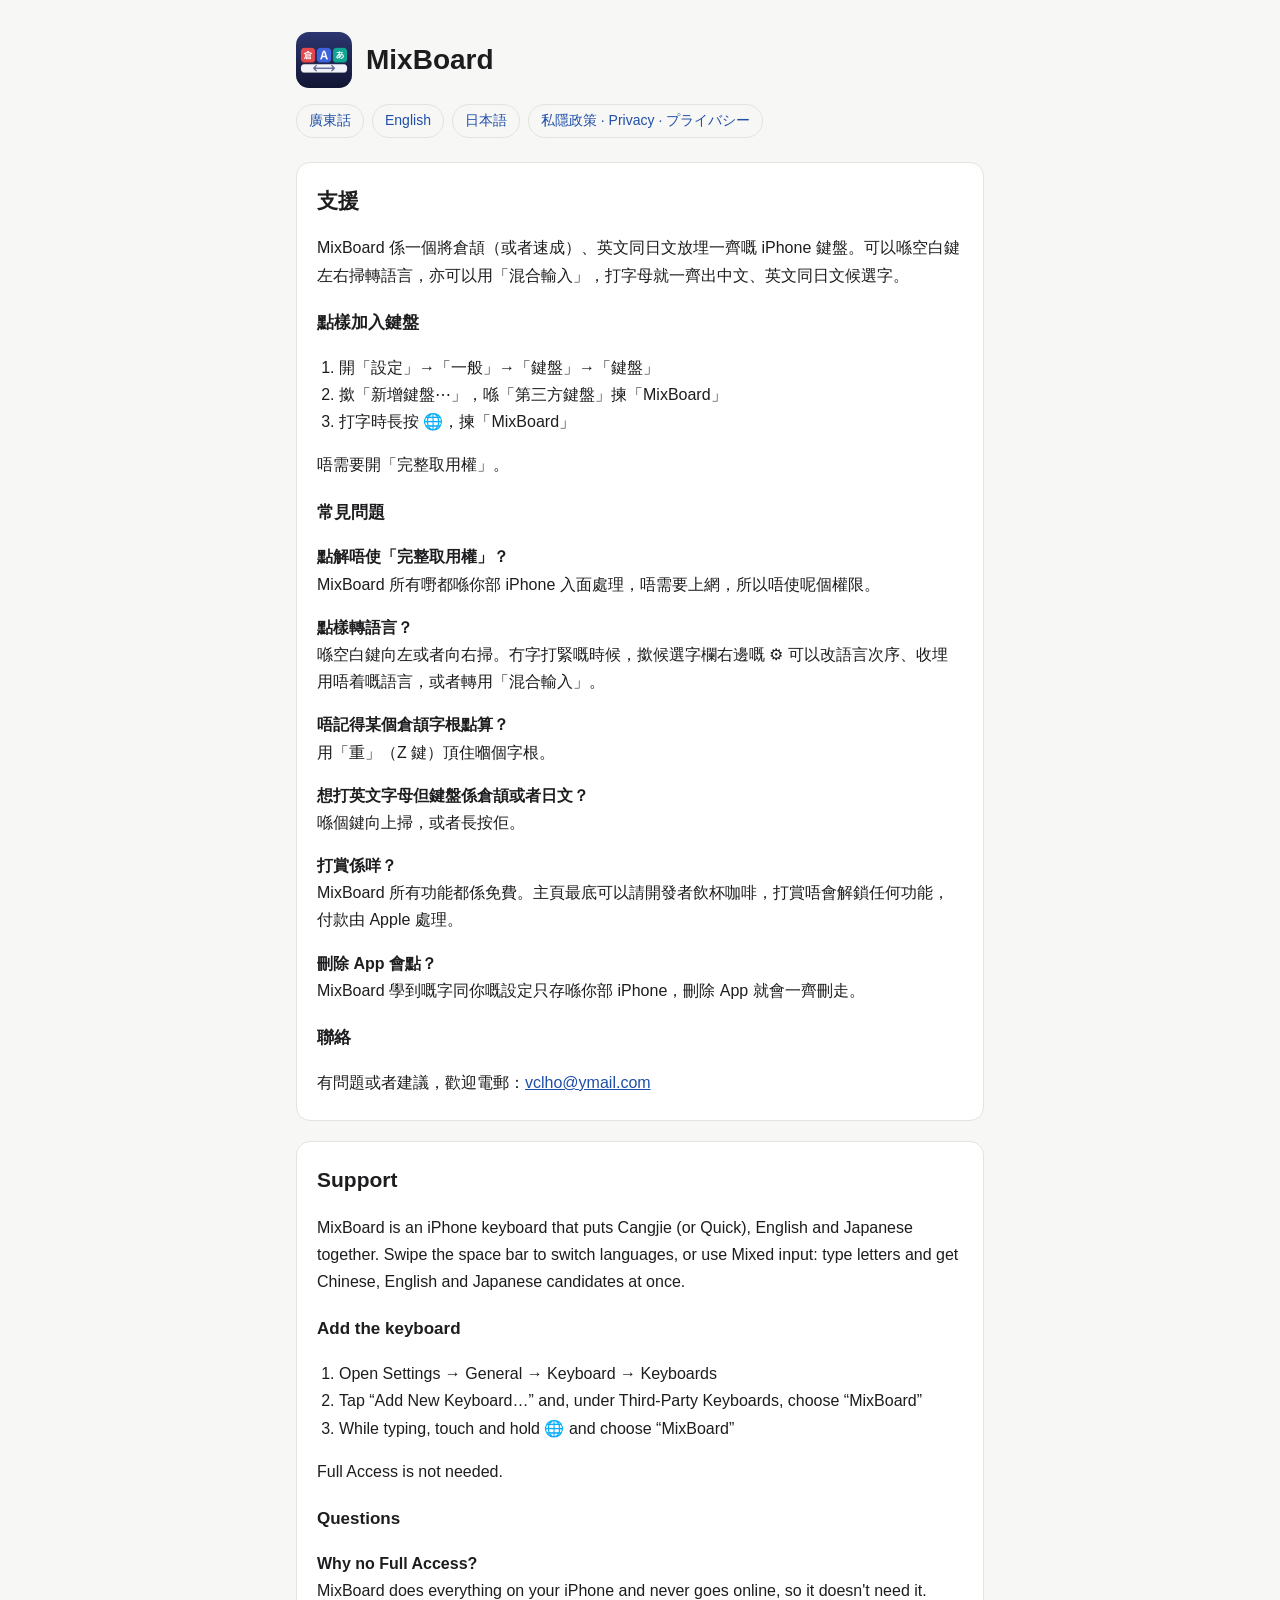
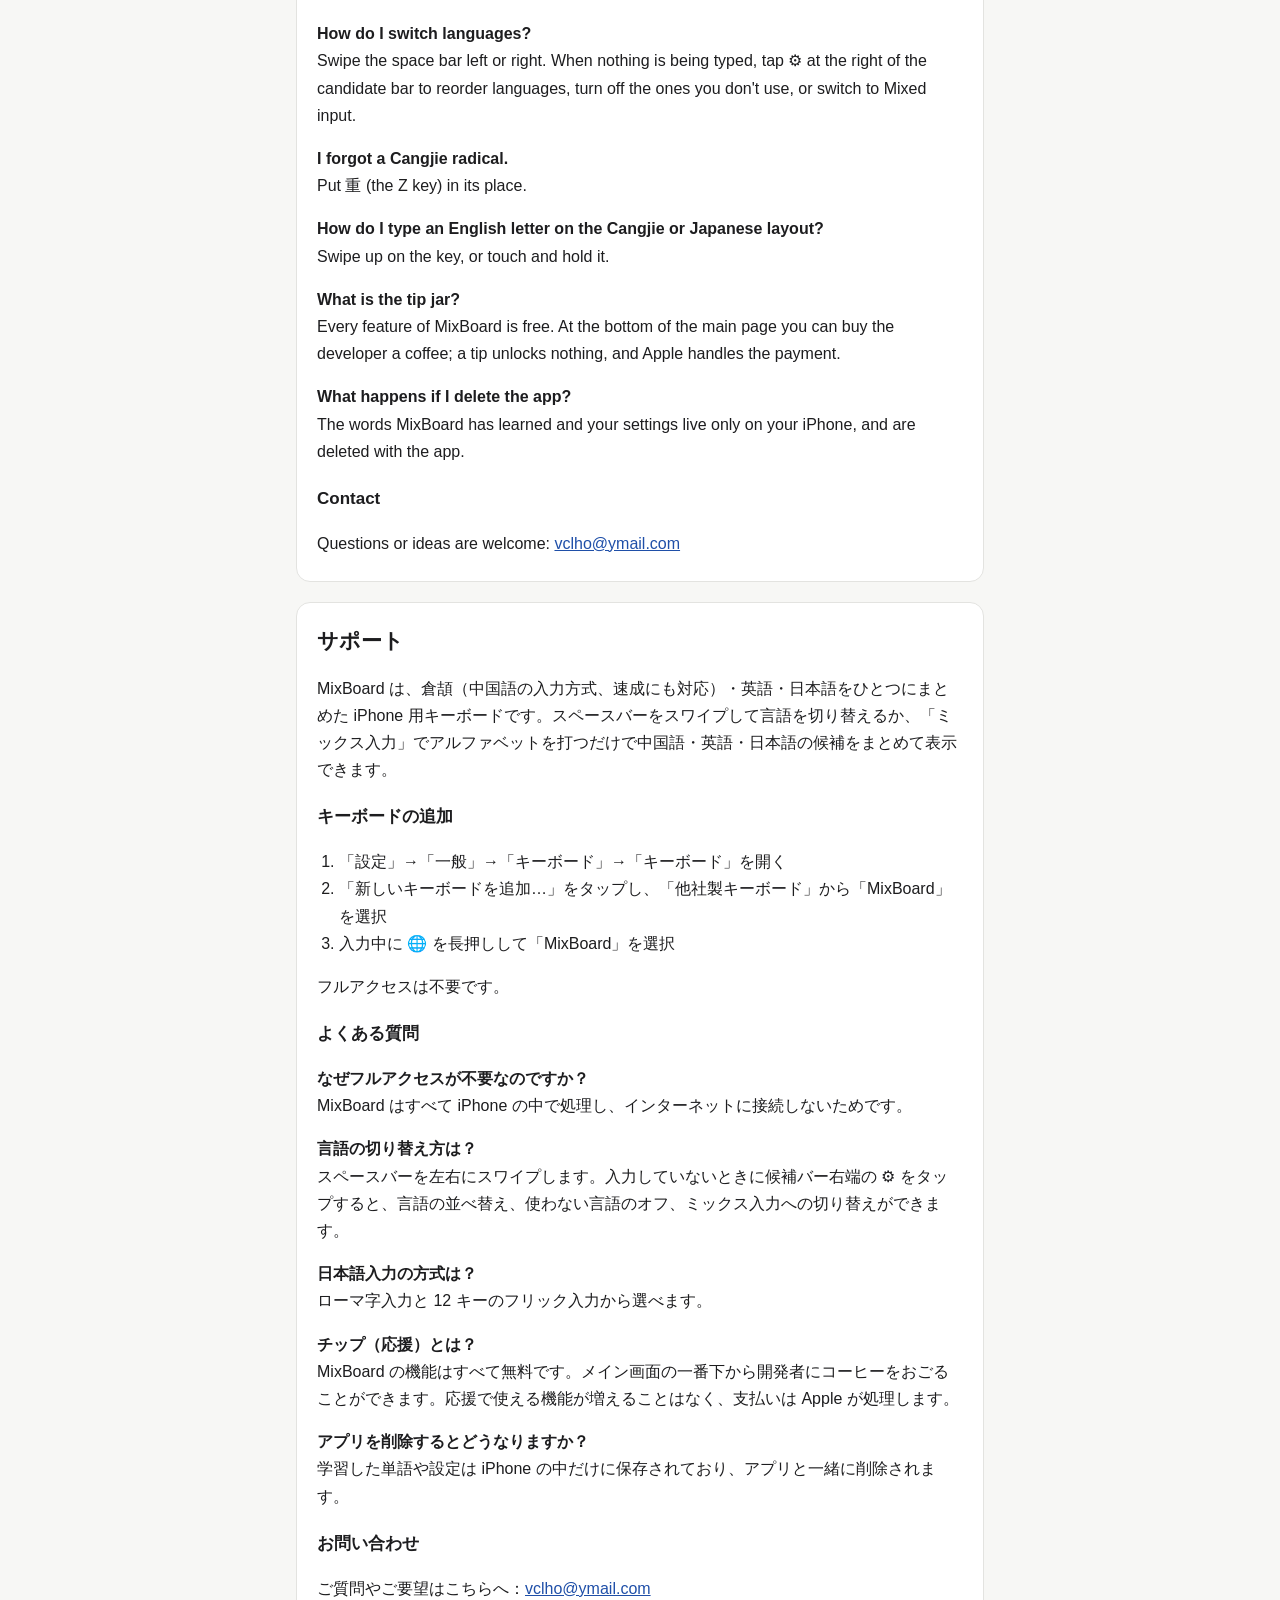
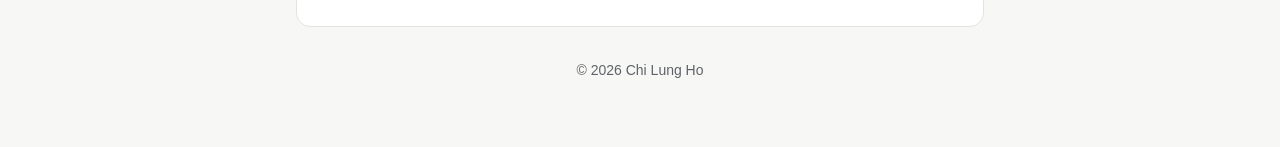
==== index.html @ 827600d1 "MixBoard support and privacy pages Co-Authored-By: Claude Opus 5.5 <noreply@anthropic.com>" ====
<!doctype html>
<html lang="zh-HK">
<head>
<meta charset="utf-8">
<meta name="viewport" content="width=device-width, initial-scale=1">
<title>MixBoard 支援 · Support · サポート</title>
<meta name="description" content="MixBoard: a Cangjie, English and Japanese keyboard for iPhone. Help and contact.">
<link rel="icon" href="icon.png">
<link rel="apple-touch-icon" href="icon.png">
<link rel="stylesheet" href="style.css">
</head>
<body>
<main>
  <header>
    <img src="icon.png" alt="">
    <h1>MixBoard</h1>
  </header>
  <nav class="langs">
    <a href="#zh">廣東話</a><a href="#en">English</a><a href="#ja">日本語</a><a href="privacy.html">私隱政策 · Privacy · プライバシー</a>
  </nav>

  <section id="zh" lang="zh-HK">
    <h2>支援</h2>
    <p>MixBoard 係一個將倉頡（或者速成）、英文同日文放埋一齊嘅 iPhone 鍵盤。可以喺空白鍵左右掃轉語言，亦可以用「混合輸入」，打字母就一齊出中文、英文同日文候選字。</p>

    <h3>點樣加入鍵盤</h3>
    <ol>
      <li>開「設定」→「一般」→「鍵盤」→「鍵盤」</li>
      <li>撳「新增鍵盤⋯」，喺「第三方鍵盤」揀「MixBoard」</li>
      <li>打字時長按 🌐，揀「MixBoard」</li>
    </ol>
    <p>唔需要開「完整取用權」。</p>

    <h3>常見問題</h3>
    <p><strong>點解唔使「完整取用權」？</strong><br>MixBoard 所有嘢都喺你部 iPhone 入面處理，唔需要上網，所以唔使呢個權限。</p>
    <p><strong>點樣轉語言？</strong><br>喺空白鍵向左或者向右掃。冇字打緊嘅時候，撳候選字欄右邊嘅 ⚙︎ 可以改語言次序、收埋用唔着嘅語言，或者轉用「混合輸入」。</p>
    <p><strong>唔記得某個倉頡字根點算？</strong><br>用「重」（Z 鍵）頂住嗰個字根。</p>
    <p><strong>想打英文字母但鍵盤係倉頡或者日文？</strong><br>喺個鍵向上掃，或者長按佢。</p>
    <p><strong>打賞係咩？</strong><br>MixBoard 所有功能都係免費。主頁最底可以請開發者飲杯咖啡，打賞唔會解鎖任何功能，付款由 Apple 處理。</p>
    <p><strong>刪除 App 會點？</strong><br>MixBoard 學到嘅字同你嘅設定只存喺你部 iPhone，刪除 App 就會一齊刪走。</p>

    <h3>聯絡</h3>
    <p>有問題或者建議，歡迎電郵：<a href="mailto:vclho@ymail.com">vclho@ymail.com</a></p>
  </section>

  <section id="en" lang="en">
    <h2>Support</h2>
    <p>MixBoard is an iPhone keyboard that puts Cangjie (or Quick), English and Japanese together. Swipe the space bar to switch languages, or use Mixed input: type letters and get Chinese, English and Japanese candidates at once.</p>

    <h3>Add the keyboard</h3>
    <ol>
      <li>Open Settings → General → Keyboard → Keyboards</li>
      <li>Tap “Add New Keyboard…” and, under Third-Party Keyboards, choose “MixBoard”</li>
      <li>While typing, touch and hold 🌐 and choose “MixBoard”</li>
    </ol>
    <p>Full Access is not needed.</p>

    <h3>Questions</h3>
    <p><strong>Why no Full Access?</strong><br>MixBoard does everything on your iPhone and never goes online, so it doesn't need it.</p>
    <p><strong>How do I switch languages?</strong><br>Swipe the space bar left or right. When nothing is being typed, tap ⚙︎ at the right of the candidate bar to reorder languages, turn off the ones you don't use, or switch to Mixed input.</p>
    <p><strong>I forgot a Cangjie radical.</strong><br>Put 重 (the Z key) in its place.</p>
    <p><strong>How do I type an English letter on the Cangjie or Japanese layout?</strong><br>Swipe up on the key, or touch and hold it.</p>
    <p><strong>What is the tip jar?</strong><br>Every feature of MixBoard is free. At the bottom of the main page you can buy the developer a coffee; a tip unlocks nothing, and Apple handles the payment.</p>
    <p><strong>What happens if I delete the app?</strong><br>The words MixBoard has learned and your settings live only on your iPhone, and are deleted with the app.</p>

    <h3>Contact</h3>
    <p>Questions or ideas are welcome: <a href="mailto:vclho@ymail.com">vclho@ymail.com</a></p>
  </section>

  <section id="ja" lang="ja">
    <h2>サポート</h2>
    <p>MixBoard は、倉頡（中国語の入力方式、速成にも対応）・英語・日本語をひとつにまとめた iPhone 用キーボードです。スペースバーをスワイプして言語を切り替えるか、「ミックス入力」でアルファベットを打つだけで中国語・英語・日本語の候補をまとめて表示できます。</p>

    <h3>キーボードの追加</h3>
    <ol>
      <li>「設定」→「一般」→「キーボード」→「キーボード」を開く</li>
      <li>「新しいキーボードを追加…」をタップし、「他社製キーボード」から「MixBoard」を選択</li>
      <li>入力中に 🌐 を長押しして「MixBoard」を選択</li>
    </ol>
    <p>フルアクセスは不要です。</p>

    <h3>よくある質問</h3>
    <p><strong>なぜフルアクセスが不要なのですか？</strong><br>MixBoard はすべて iPhone の中で処理し、インターネットに接続しないためです。</p>
    <p><strong>言語の切り替え方は？</strong><br>スペースバーを左右にスワイプします。入力していないときに候補バー右端の ⚙︎ をタップすると、言語の並べ替え、使わない言語のオフ、ミックス入力への切り替えができます。</p>
    <p><strong>日本語入力の方式は？</strong><br>ローマ字入力と 12 キーのフリック入力から選べます。</p>
    <p><strong>チップ（応援）とは？</strong><br>MixBoard の機能はすべて無料です。メイン画面の一番下から開発者にコーヒーをおごることができます。応援で使える機能が増えることはなく、支払いは Apple が処理します。</p>
    <p><strong>アプリを削除するとどうなりますか？</strong><br>学習した単語や設定は iPhone の中だけに保存されており、アプリと一緒に削除されます。</p>

    <h3>お問い合わせ</h3>
    <p>ご質問やご要望はこちらへ：<a href="mailto:vclho@ymail.com">vclho@ymail.com</a></p>
  </section>

  <footer>© 2026 Chi Lung Ho</footer>
</main>
</body>
</html>
---- style.css ----
:root {
  --bg: #f7f7f5;
  --card: #ffffff;
  --text: #1d1d1f;
  --muted: #5f6368;
  --accent: #1f4fa8;
  --line: #e3e3e0;
}
@media (prefers-color-scheme: dark) {
  :root {
    --bg: #111214;
    --card: #1b1c1f;
    --text: #ececec;
    --muted: #a0a4ab;
    --accent: #7fa6ff;
    --line: #2c2e33;
  }
}
* { box-sizing: border-box; }
body {
  margin: 0;
  background: var(--bg);
  color: var(--text);
  font: 16px/1.7 -apple-system, BlinkMacSystemFont, "PingFang HK", "Hiragino Sans", "Helvetica Neue", sans-serif;
}
main { max-width: 720px; margin: 0 auto; padding: 32px 16px 64px; }
header { display: flex; align-items: center; gap: 14px; margin-bottom: 8px; }
header img { width: 56px; height: 56px; border-radius: 13px; }
h1 { font-size: 28px; margin: 0; }
nav.langs { margin: 16px 0 24px; display: flex; gap: 8px; flex-wrap: wrap; }
nav.langs a {
  padding: 4px 12px; border: 1px solid var(--line); border-radius: 999px;
  color: var(--accent); text-decoration: none; font-size: 14px;
}
section {
  background: var(--card); border: 1px solid var(--line); border-radius: 14px;
  padding: 20px 20px 8px; margin-bottom: 20px;
}
h2 { font-size: 21px; margin: 0 0 8px; }
h3 { font-size: 17px; margin: 20px 0 4px; }
p, li { color: var(--text); }
.muted { color: var(--muted); font-size: 14px; }
a { color: var(--accent); }
ol, ul { padding-left: 22px; }
footer { color: var(--muted); font-size: 14px; text-align: center; margin-top: 32px; }
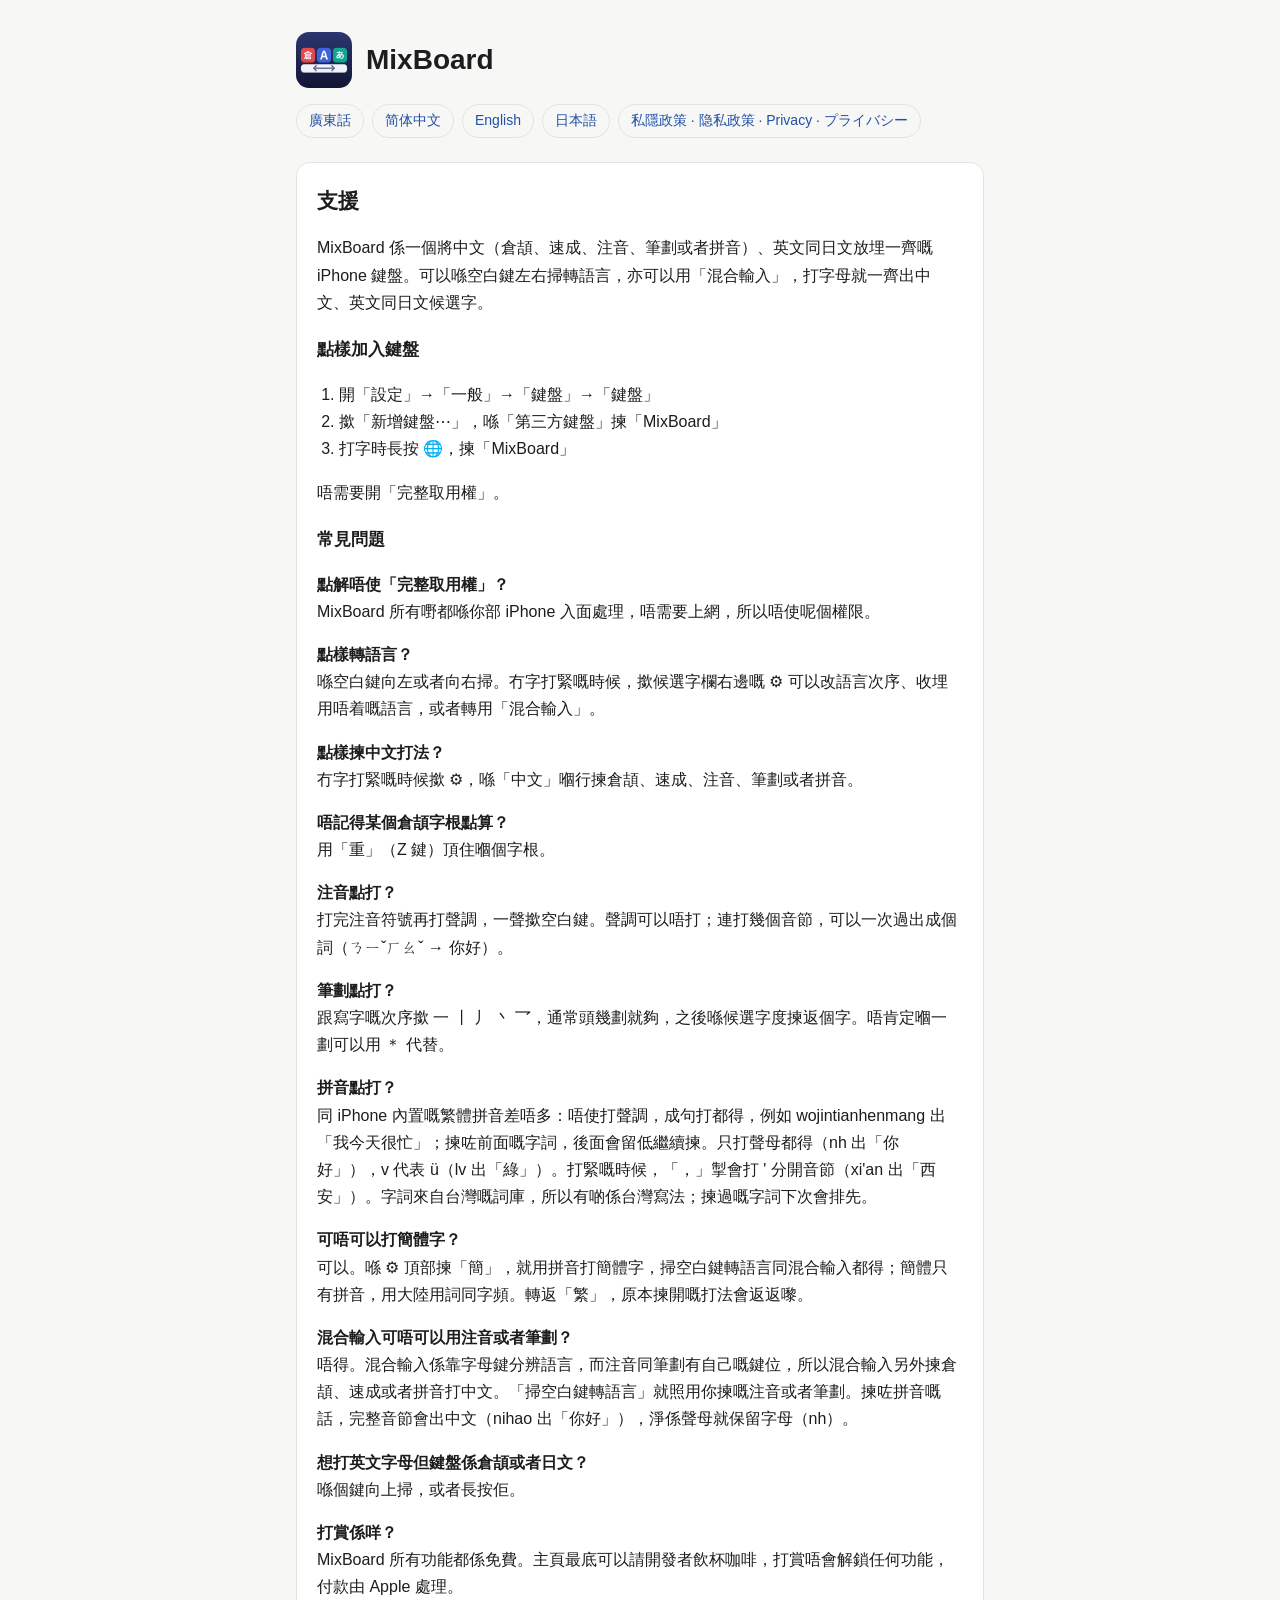
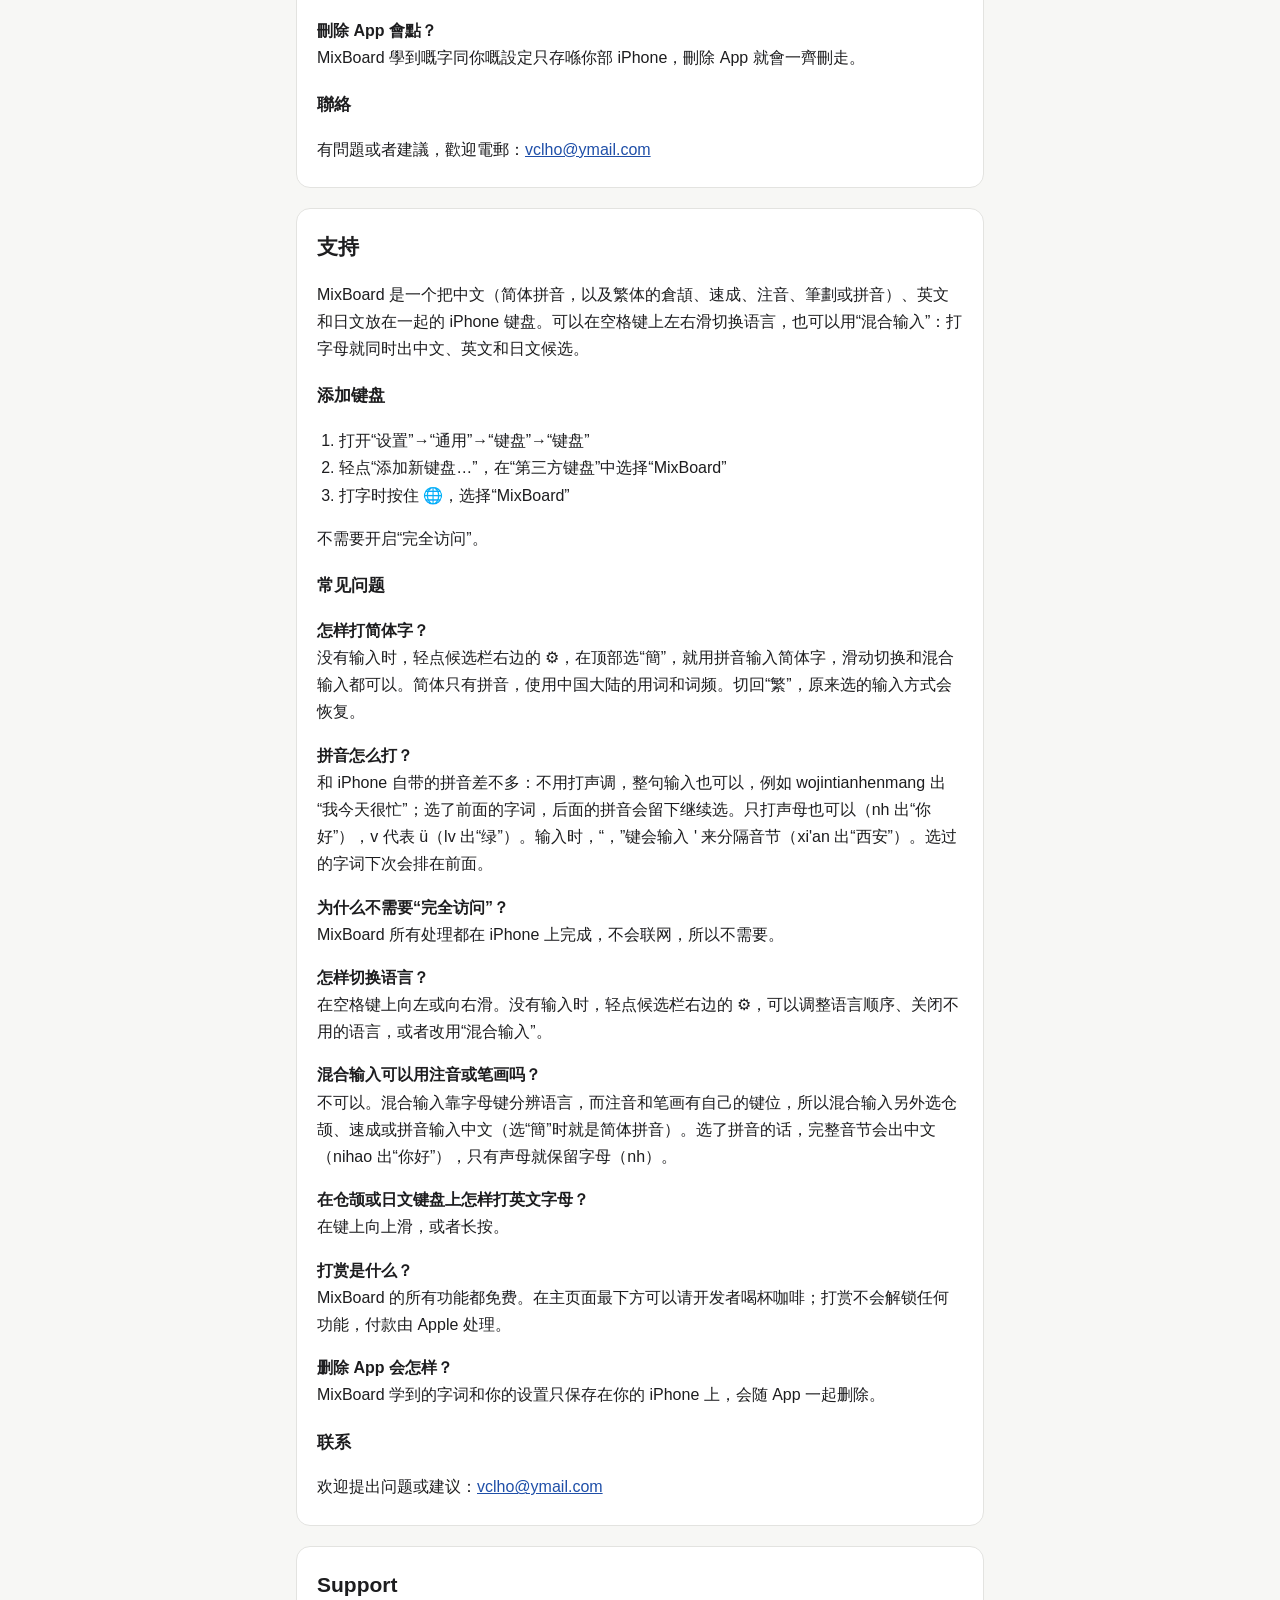
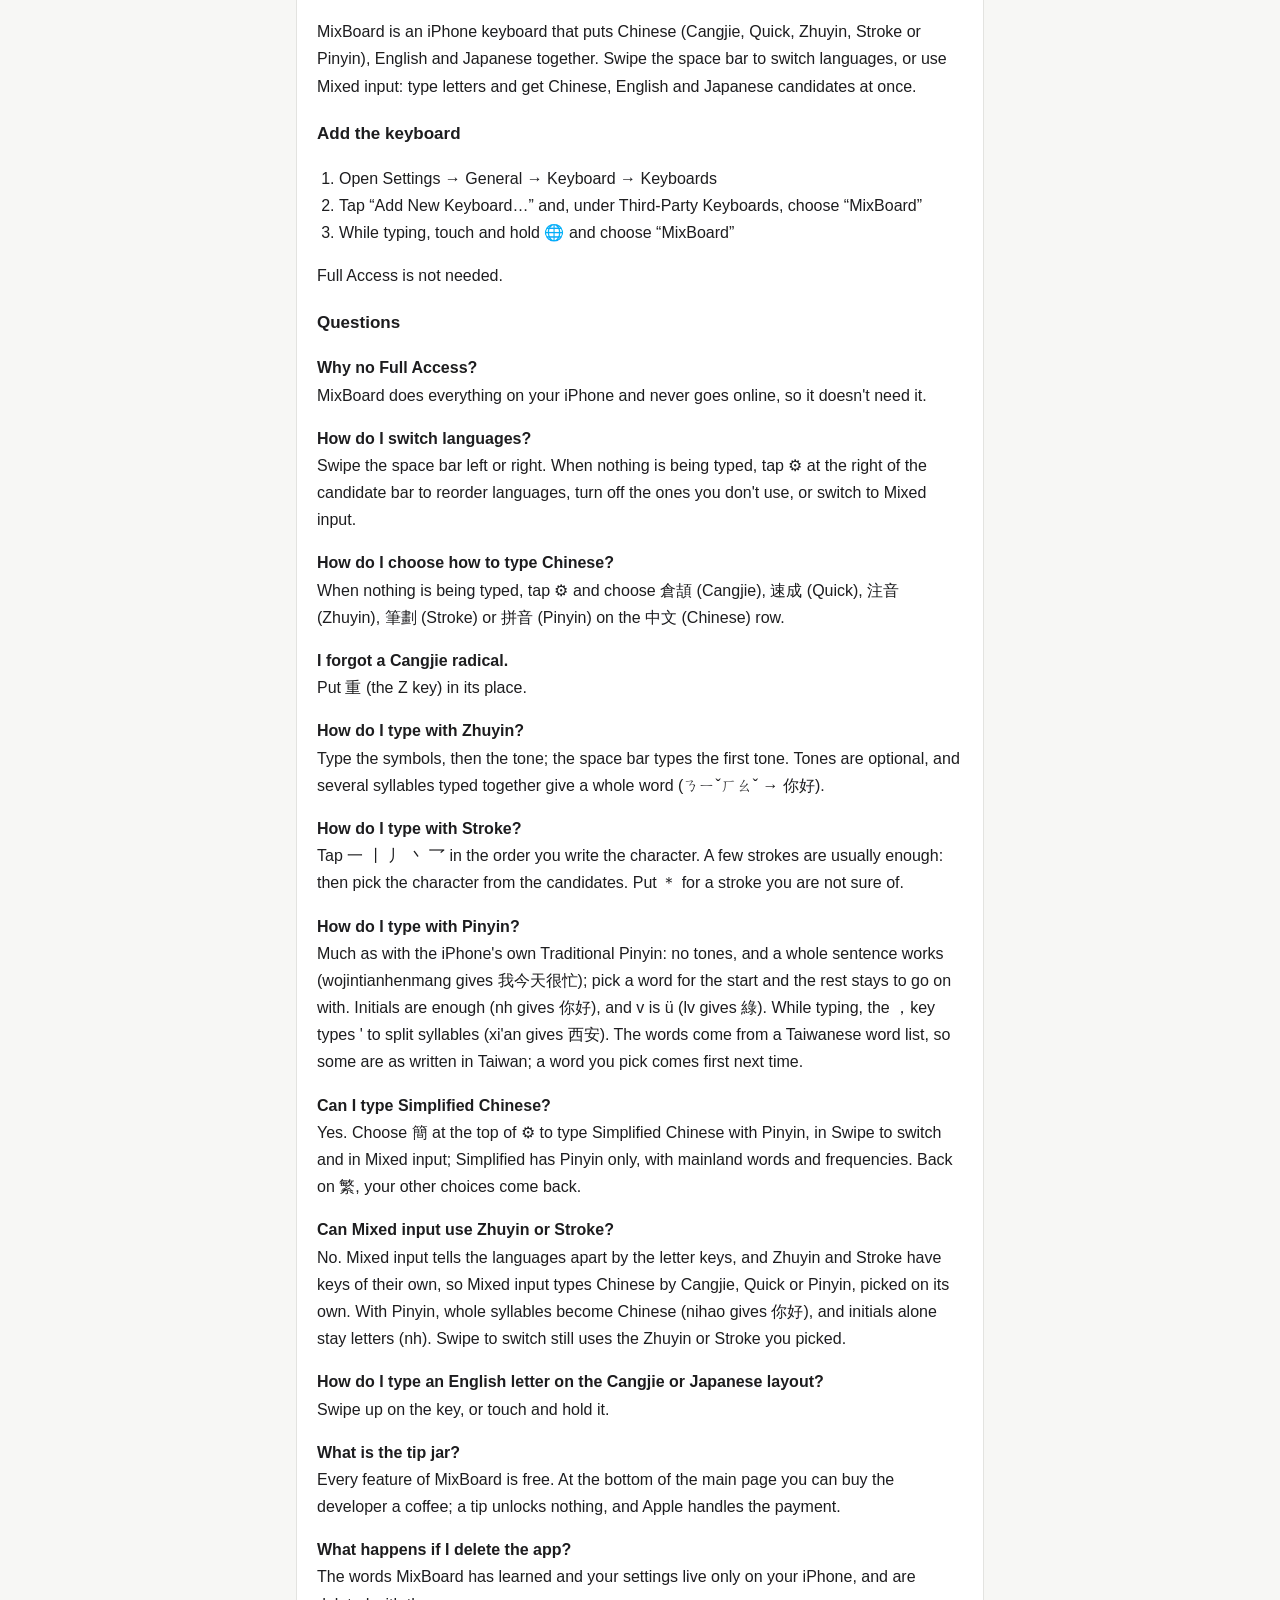
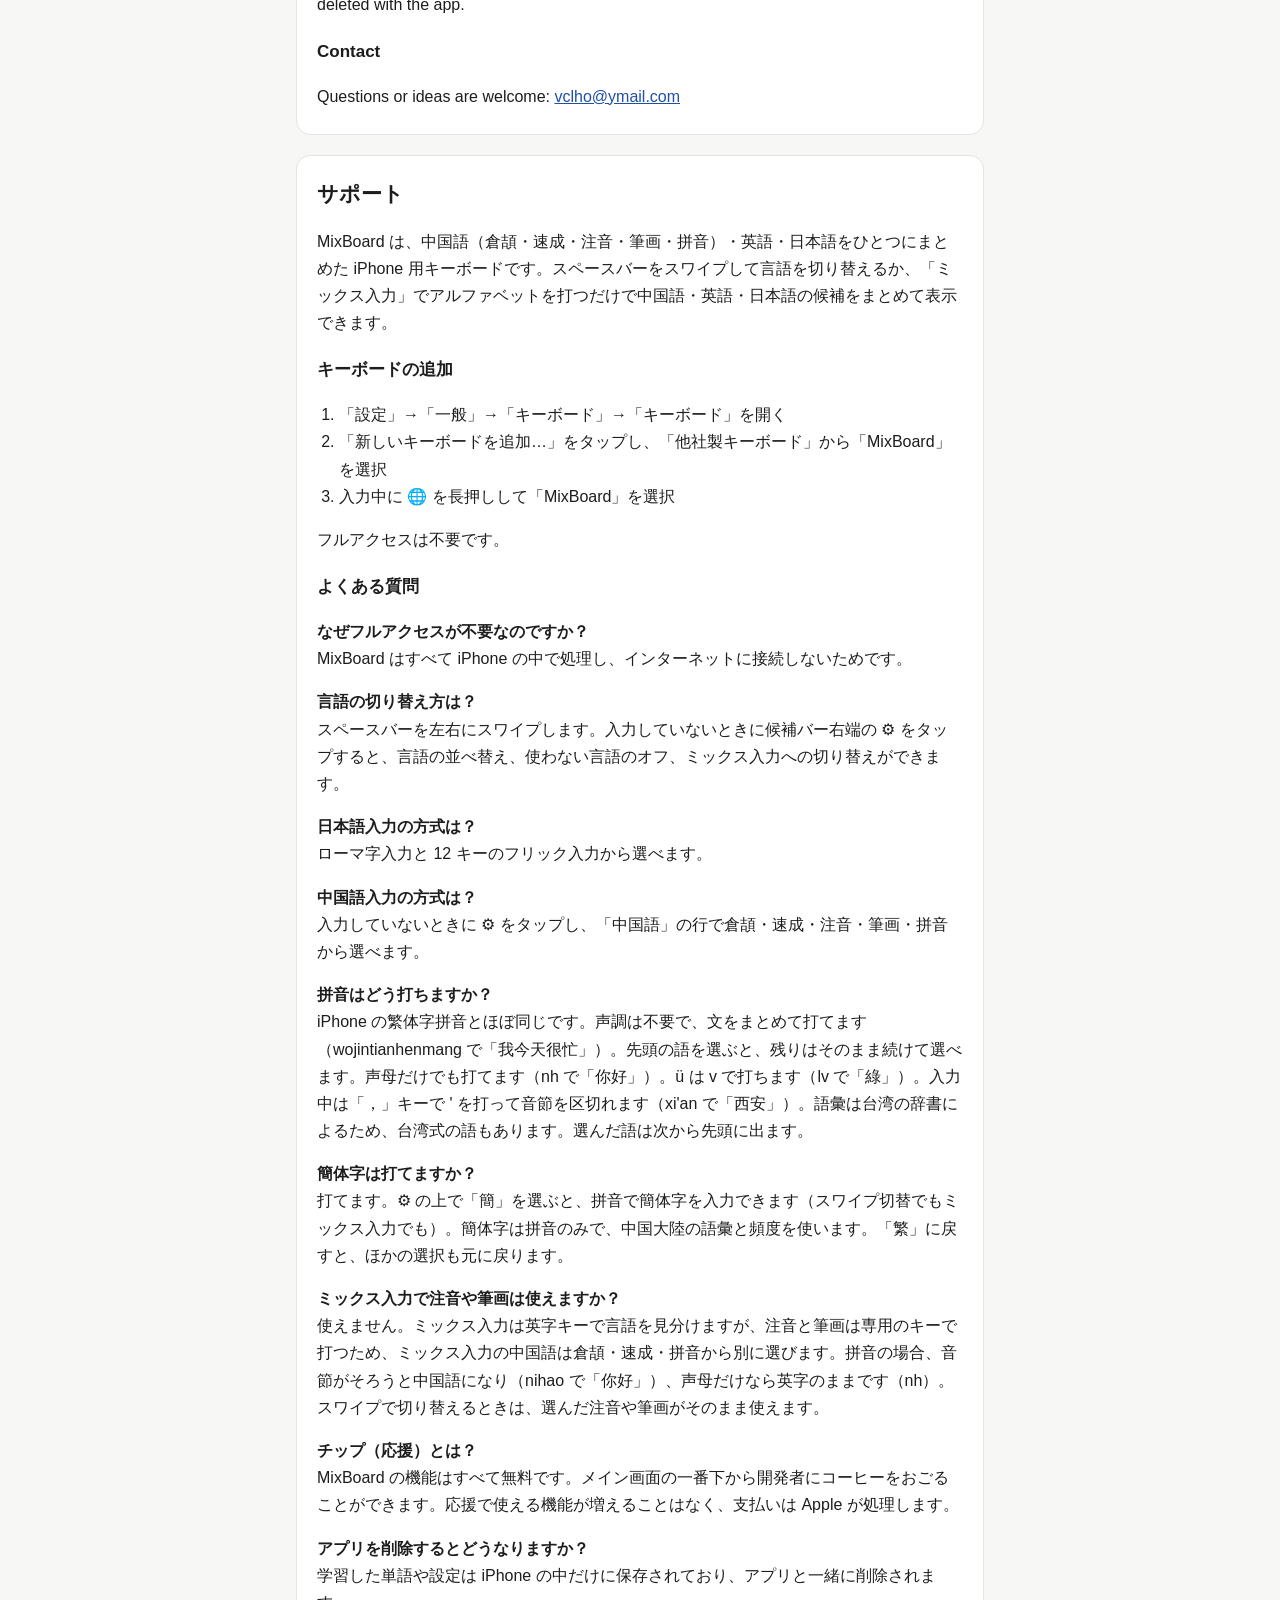
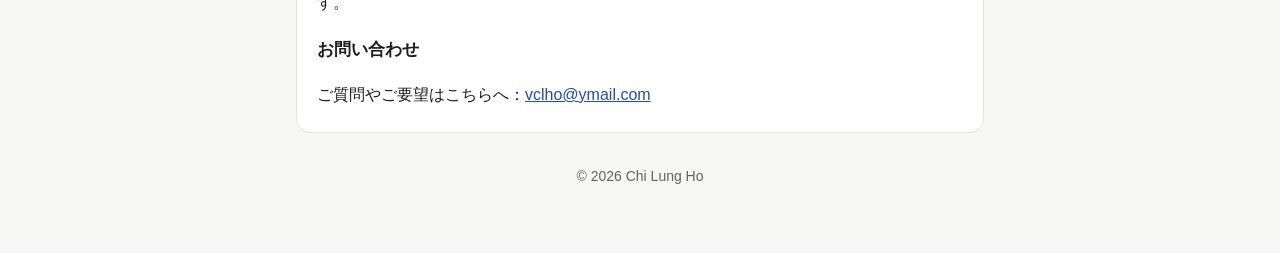
==== commit 573c0862: "注音, 筆劃, 拼音 and 简体中文: support and privacy pages for 1.2 Co-Authored-By: Claude Opus 5.5 <noreply@anth" ====
--- a/index.html
+++ b/index.html
@@ -4,7 +4,7 @@
 <meta charset="utf-8">
 <meta name="viewport" content="width=device-width, initial-scale=1">
 <title>MixBoard 支援 · Support · サポート</title>
-<meta name="description" content="MixBoard: a Cangjie, English and Japanese keyboard for iPhone. Help and contact.">
+<meta name="description" content="MixBoard: a Chinese (Cangjie, Quick, Zhuyin, Stroke or Pinyin, Traditional or Simplified), English and Japanese keyboard for iPhone. Help and contact.">
 <link rel="icon" href="icon.png">
 <link rel="apple-touch-icon" href="icon.png">
 <link rel="stylesheet" href="style.css">
@@ -16,12 +16,12 @@
     <h1>MixBoard</h1>
   </header>
   <nav class="langs">
-    <a href="#zh">廣東話</a><a href="#en">English</a><a href="#ja">日本語</a><a href="privacy.html">私隱政策 · Privacy · プライバシー</a>
+    <a href="#zh">廣東話</a><a href="#hans">简体中文</a><a href="#en">English</a><a href="#ja">日本語</a><a href="privacy.html">私隱政策 · 隐私政策 · Privacy · プライバシー</a>
   </nav>
 
   <section id="zh" lang="zh-HK">
     <h2>支援</h2>
-    <p>MixBoard 係一個將倉頡（或者速成）、英文同日文放埋一齊嘅 iPhone 鍵盤。可以喺空白鍵左右掃轉語言，亦可以用「混合輸入」，打字母就一齊出中文、英文同日文候選字。</p>
+    <p>MixBoard 係一個將中文（倉頡、速成、注音、筆劃或者拼音）、英文同日文放埋一齊嘅 iPhone 鍵盤。可以喺空白鍵左右掃轉語言，亦可以用「混合輸入」，打字母就一齊出中文、英文同日文候選字。</p>
 
     <h3>點樣加入鍵盤</h3>
     <ol>
@@ -34,7 +34,13 @@
     <h3>常見問題</h3>
     <p><strong>點解唔使「完整取用權」？</strong><br>MixBoard 所有嘢都喺你部 iPhone 入面處理，唔需要上網，所以唔使呢個權限。</p>
     <p><strong>點樣轉語言？</strong><br>喺空白鍵向左或者向右掃。冇字打緊嘅時候，撳候選字欄右邊嘅 ⚙︎ 可以改語言次序、收埋用唔着嘅語言，或者轉用「混合輸入」。</p>
+    <p><strong>點樣揀中文打法？</strong><br>冇字打緊嘅時候撳 ⚙︎，喺「中文」嗰行揀倉頡、速成、注音、筆劃或者拼音。</p>
     <p><strong>唔記得某個倉頡字根點算？</strong><br>用「重」（Z 鍵）頂住嗰個字根。</p>
+    <p><strong>注音點打？</strong><br>打完注音符號再打聲調，一聲撳空白鍵。聲調可以唔打；連打幾個音節，可以一次過出成個詞（ㄋㄧˇㄏㄠˇ → 你好）。</p>
+    <p><strong>筆劃點打？</strong><br>跟寫字嘅次序撳 一 丨 丿 丶 乛，通常頭幾劃就夠，之後喺候選字度揀返個字。唔肯定嗰一劃可以用 ＊ 代替。</p>
+    <p><strong>拼音點打？</strong><br>同 iPhone 內置嘅繁體拼音差唔多：唔使打聲調，成句打都得，例如 wojintianhenmang 出「我今天很忙」；揀咗前面嘅字詞，後面會留低繼續揀。只打聲母都得（nh 出「你好」），v 代表 ü（lv 出「綠」）。打緊嘅時候，「，」掣會打 ' 分開音節（xi'an 出「西安」）。字詞來自台灣嘅詞庫，所以有啲係台灣寫法；揀過嘅字詞下次會排先。</p>
+    <p><strong>可唔可以打簡體字？</strong><br>可以。喺 ⚙︎ 頂部揀「簡」，就用拼音打簡體字，掃空白鍵轉語言同混合輸入都得；簡體只有拼音，用大陸用詞同字頻。轉返「繁」，原本揀開嘅打法會返返嚟。</p>
+    <p><strong>混合輸入可唔可以用注音或者筆劃？</strong><br>唔得。混合輸入係靠字母鍵分辨語言，而注音同筆劃有自己嘅鍵位，所以混合輸入另外揀倉頡、速成或者拼音打中文。「掃空白鍵轉語言」就照用你揀嘅注音或者筆劃。揀咗拼音嘅話，完整音節會出中文（nihao 出「你好」），淨係聲母就保留字母（nh）。</p>
     <p><strong>想打英文字母但鍵盤係倉頡或者日文？</strong><br>喺個鍵向上掃，或者長按佢。</p>
     <p><strong>打賞係咩？</strong><br>MixBoard 所有功能都係免費。主頁最底可以請開發者飲杯咖啡，打賞唔會解鎖任何功能，付款由 Apple 處理。</p>
     <p><strong>刪除 App 會點？</strong><br>MixBoard 學到嘅字同你嘅設定只存喺你部 iPhone，刪除 App 就會一齊刪走。</p>
@@ -43,9 +49,35 @@
     <p>有問題或者建議，歡迎電郵：<a href="mailto:vclho@ymail.com">vclho@ymail.com</a></p>
   </section>
 
+  <section id="hans" lang="zh-Hans">
+    <h2>支持</h2>
+    <p>MixBoard 是一个把中文（简体拼音，以及繁体的倉頡、速成、注音、筆劃或拼音）、英文和日文放在一起的 iPhone 键盘。可以在空格键上左右滑切换语言，也可以用“混合输入”：打字母就同时出中文、英文和日文候选。</p>
+
+    <h3>添加键盘</h3>
+    <ol>
+      <li>打开“设置”→“通用”→“键盘”→“键盘”</li>
+      <li>轻点“添加新键盘…”，在“第三方键盘”中选择“MixBoard”</li>
+      <li>打字时按住 🌐，选择“MixBoard”</li>
+    </ol>
+    <p>不需要开启“完全访问”。</p>
+
+    <h3>常见问题</h3>
+    <p><strong>怎样打简体字？</strong><br>没有输入时，轻点候选栏右边的 ⚙︎，在顶部选“簡”，就用拼音输入简体字，滑动切换和混合输入都可以。简体只有拼音，使用中国大陆的用词和词频。切回“繁”，原来选的输入方式会恢复。</p>
+    <p><strong>拼音怎么打？</strong><br>和 iPhone 自带的拼音差不多：不用打声调，整句输入也可以，例如 wojintianhenmang 出“我今天很忙”；选了前面的字词，后面的拼音会留下继续选。只打声母也可以（nh 出“你好”），v 代表 ü（lv 出“绿”）。输入时，“，”键会输入 ' 来分隔音节（xi'an 出“西安”）。选过的字词下次会排在前面。</p>
+    <p><strong>为什么不需要“完全访问”？</strong><br>MixBoard 所有处理都在 iPhone 上完成，不会联网，所以不需要。</p>
+    <p><strong>怎样切换语言？</strong><br>在空格键上向左或向右滑。没有输入时，轻点候选栏右边的 ⚙︎，可以调整语言顺序、关闭不用的语言，或者改用“混合输入”。</p>
+    <p><strong>混合输入可以用注音或笔画吗？</strong><br>不可以。混合输入靠字母键分辨语言，而注音和笔画有自己的键位，所以混合输入另外选仓颉、速成或拼音输入中文（选“簡”时就是简体拼音）。选了拼音的话，完整音节会出中文（nihao 出“你好”），只有声母就保留字母（nh）。</p>
+    <p><strong>在仓颉或日文键盘上怎样打英文字母？</strong><br>在键上向上滑，或者长按。</p>
+    <p><strong>打赏是什么？</strong><br>MixBoard 的所有功能都免费。在主页面最下方可以请开发者喝杯咖啡；打赏不会解锁任何功能，付款由 Apple 处理。</p>
+    <p><strong>删除 App 会怎样？</strong><br>MixBoard 学到的字词和你的设置只保存在你的 iPhone 上，会随 App 一起删除。</p>
+
+    <h3>联系</h3>
+    <p>欢迎提出问题或建议：<a href="mailto:vclho@ymail.com">vclho@ymail.com</a></p>
+  </section>
+
   <section id="en" lang="en">
     <h2>Support</h2>
-    <p>MixBoard is an iPhone keyboard that puts Cangjie (or Quick), English and Japanese together. Swipe the space bar to switch languages, or use Mixed input: type letters and get Chinese, English and Japanese candidates at once.</p>
+    <p>MixBoard is an iPhone keyboard that puts Chinese (Cangjie, Quick, Zhuyin, Stroke or Pinyin), English and Japanese together. Swipe the space bar to switch languages, or use Mixed input: type letters and get Chinese, English and Japanese candidates at once.</p>
 
     <h3>Add the keyboard</h3>
     <ol>
@@ -58,7 +90,13 @@
     <h3>Questions</h3>
     <p><strong>Why no Full Access?</strong><br>MixBoard does everything on your iPhone and never goes online, so it doesn't need it.</p>
     <p><strong>How do I switch languages?</strong><br>Swipe the space bar left or right. When nothing is being typed, tap ⚙︎ at the right of the candidate bar to reorder languages, turn off the ones you don't use, or switch to Mixed input.</p>
+    <p><strong>How do I choose how to type Chinese?</strong><br>When nothing is being typed, tap ⚙︎ and choose 倉頡 (Cangjie), 速成 (Quick), 注音 (Zhuyin), 筆劃 (Stroke) or 拼音 (Pinyin) on the 中文 (Chinese) row.</p>
     <p><strong>I forgot a Cangjie radical.</strong><br>Put 重 (the Z key) in its place.</p>
+    <p><strong>How do I type with Zhuyin?</strong><br>Type the symbols, then the tone; the space bar types the first tone. Tones are optional, and several syllables typed together give a whole word (ㄋㄧˇㄏㄠˇ → 你好).</p>
+    <p><strong>How do I type with Stroke?</strong><br>Tap 一 丨 丿 丶 乛 in the order you write the character. A few strokes are usually enough: then pick the character from the candidates. Put ＊ for a stroke you are not sure of.</p>
+    <p><strong>How do I type with Pinyin?</strong><br>Much as with the iPhone's own Traditional Pinyin: no tones, and a whole sentence works (wojintianhenmang gives 我今天很忙); pick a word for the start and the rest stays to go on with. Initials are enough (nh gives 你好), and v is ü (lv gives 綠). While typing, the ，key types ' to split syllables (xi'an gives 西安). The words come from a Taiwanese word list, so some are as written in Taiwan; a word you pick comes first next time.</p>
+    <p><strong>Can I type Simplified Chinese?</strong><br>Yes. Choose 簡 at the top of ⚙︎ to type Simplified Chinese with Pinyin, in Swipe to switch and in Mixed input; Simplified has Pinyin only, with mainland words and frequencies. Back on 繁, your other choices come back.</p>
+    <p><strong>Can Mixed input use Zhuyin or Stroke?</strong><br>No. Mixed input tells the languages apart by the letter keys, and Zhuyin and Stroke have keys of their own, so Mixed input types Chinese by Cangjie, Quick or Pinyin, picked on its own. With Pinyin, whole syllables become Chinese (nihao gives 你好), and initials alone stay letters (nh). Swipe to switch still uses the Zhuyin or Stroke you picked.</p>
     <p><strong>How do I type an English letter on the Cangjie or Japanese layout?</strong><br>Swipe up on the key, or touch and hold it.</p>
     <p><strong>What is the tip jar?</strong><br>Every feature of MixBoard is free. At the bottom of the main page you can buy the developer a coffee; a tip unlocks nothing, and Apple handles the payment.</p>
     <p><strong>What happens if I delete the app?</strong><br>The words MixBoard has learned and your settings live only on your iPhone, and are deleted with the app.</p>
@@ -69,7 +107,7 @@
 
   <section id="ja" lang="ja">
     <h2>サポート</h2>
-    <p>MixBoard は、倉頡（中国語の入力方式、速成にも対応）・英語・日本語をひとつにまとめた iPhone 用キーボードです。スペースバーをスワイプして言語を切り替えるか、「ミックス入力」でアルファベットを打つだけで中国語・英語・日本語の候補をまとめて表示できます。</p>
+    <p>MixBoard は、中国語（倉頡・速成・注音・筆画・拼音）・英語・日本語をひとつにまとめた iPhone 用キーボードです。スペースバーをスワイプして言語を切り替えるか、「ミックス入力」でアルファベットを打つだけで中国語・英語・日本語の候補をまとめて表示できます。</p>
 
     <h3>キーボードの追加</h3>
     <ol>
@@ -83,6 +121,10 @@
     <p><strong>なぜフルアクセスが不要なのですか？</strong><br>MixBoard はすべて iPhone の中で処理し、インターネットに接続しないためです。</p>
     <p><strong>言語の切り替え方は？</strong><br>スペースバーを左右にスワイプします。入力していないときに候補バー右端の ⚙︎ をタップすると、言語の並べ替え、使わない言語のオフ、ミックス入力への切り替えができます。</p>
     <p><strong>日本語入力の方式は？</strong><br>ローマ字入力と 12 キーのフリック入力から選べます。</p>
+    <p><strong>中国語入力の方式は？</strong><br>入力していないときに ⚙︎ をタップし、「中国語」の行で倉頡・速成・注音・筆画・拼音から選べます。</p>
+    <p><strong>拼音はどう打ちますか？</strong><br>iPhone の繁体字拼音とほぼ同じです。声調は不要で、文をまとめて打てます（wojintianhenmang で「我今天很忙」）。先頭の語を選ぶと、残りはそのまま続けて選べます。声母だけでも打てます（nh で「你好」）。ü は v で打ちます（lv で「綠」）。入力中は「，」キーで ' を打って音節を区切れます（xi'an で「西安」）。語彙は台湾の辞書によるため、台湾式の語もあります。選んだ語は次から先頭に出ます。</p>
+    <p><strong>簡体字は打てますか？</strong><br>打てます。⚙︎ の上で「簡」を選ぶと、拼音で簡体字を入力できます（スワイプ切替でもミックス入力でも）。簡体字は拼音のみで、中国大陸の語彙と頻度を使います。「繁」に戻すと、ほかの選択も元に戻ります。</p>
+    <p><strong>ミックス入力で注音や筆画は使えますか？</strong><br>使えません。ミックス入力は英字キーで言語を見分けますが、注音と筆画は専用のキーで打つため、ミックス入力の中国語は倉頡・速成・拼音から別に選びます。拼音の場合、音節がそろうと中国語になり（nihao で「你好」）、声母だけなら英字のままです（nh）。スワイプで切り替えるときは、選んだ注音や筆画がそのまま使えます。</p>
     <p><strong>チップ（応援）とは？</strong><br>MixBoard の機能はすべて無料です。メイン画面の一番下から開発者にコーヒーをおごることができます。応援で使える機能が増えることはなく、支払いは Apple が処理します。</p>
     <p><strong>アプリを削除するとどうなりますか？</strong><br>学習した単語や設定は iPhone の中だけに保存されており、アプリと一緒に削除されます。</p>
 
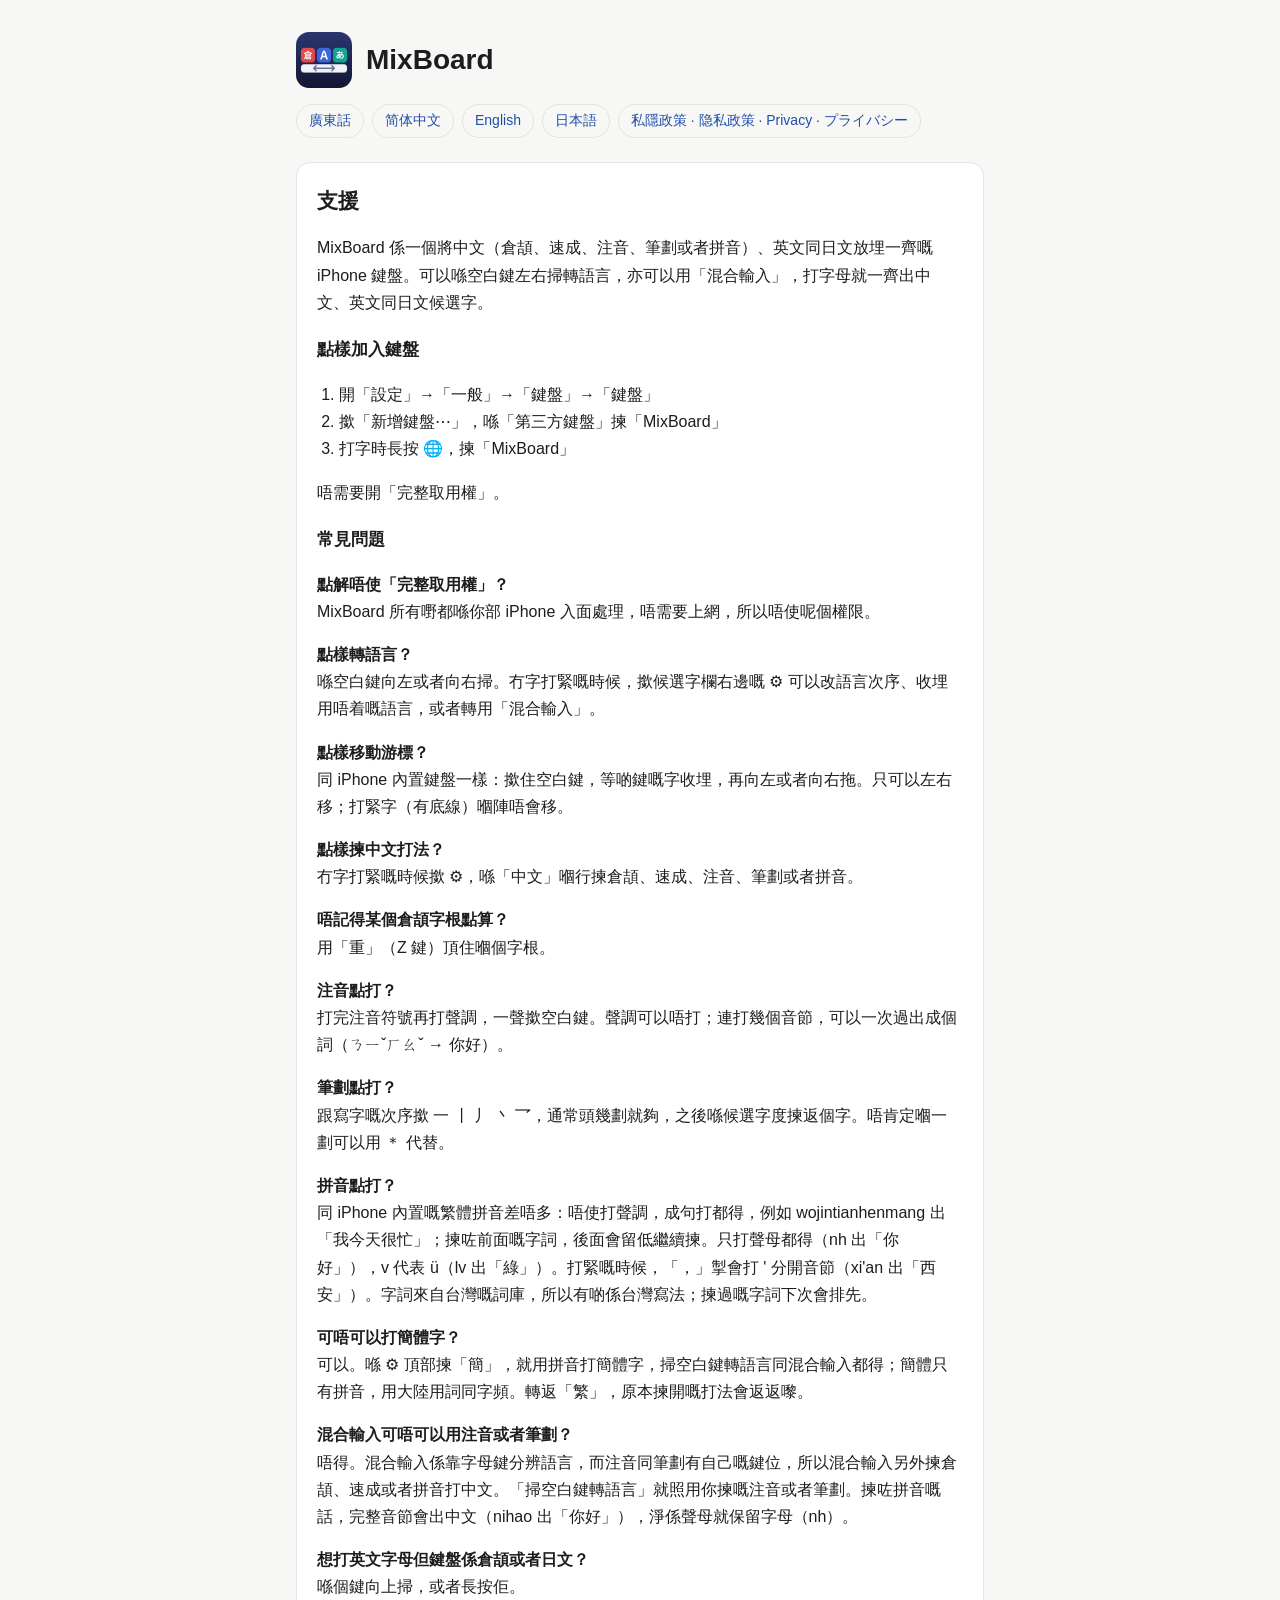
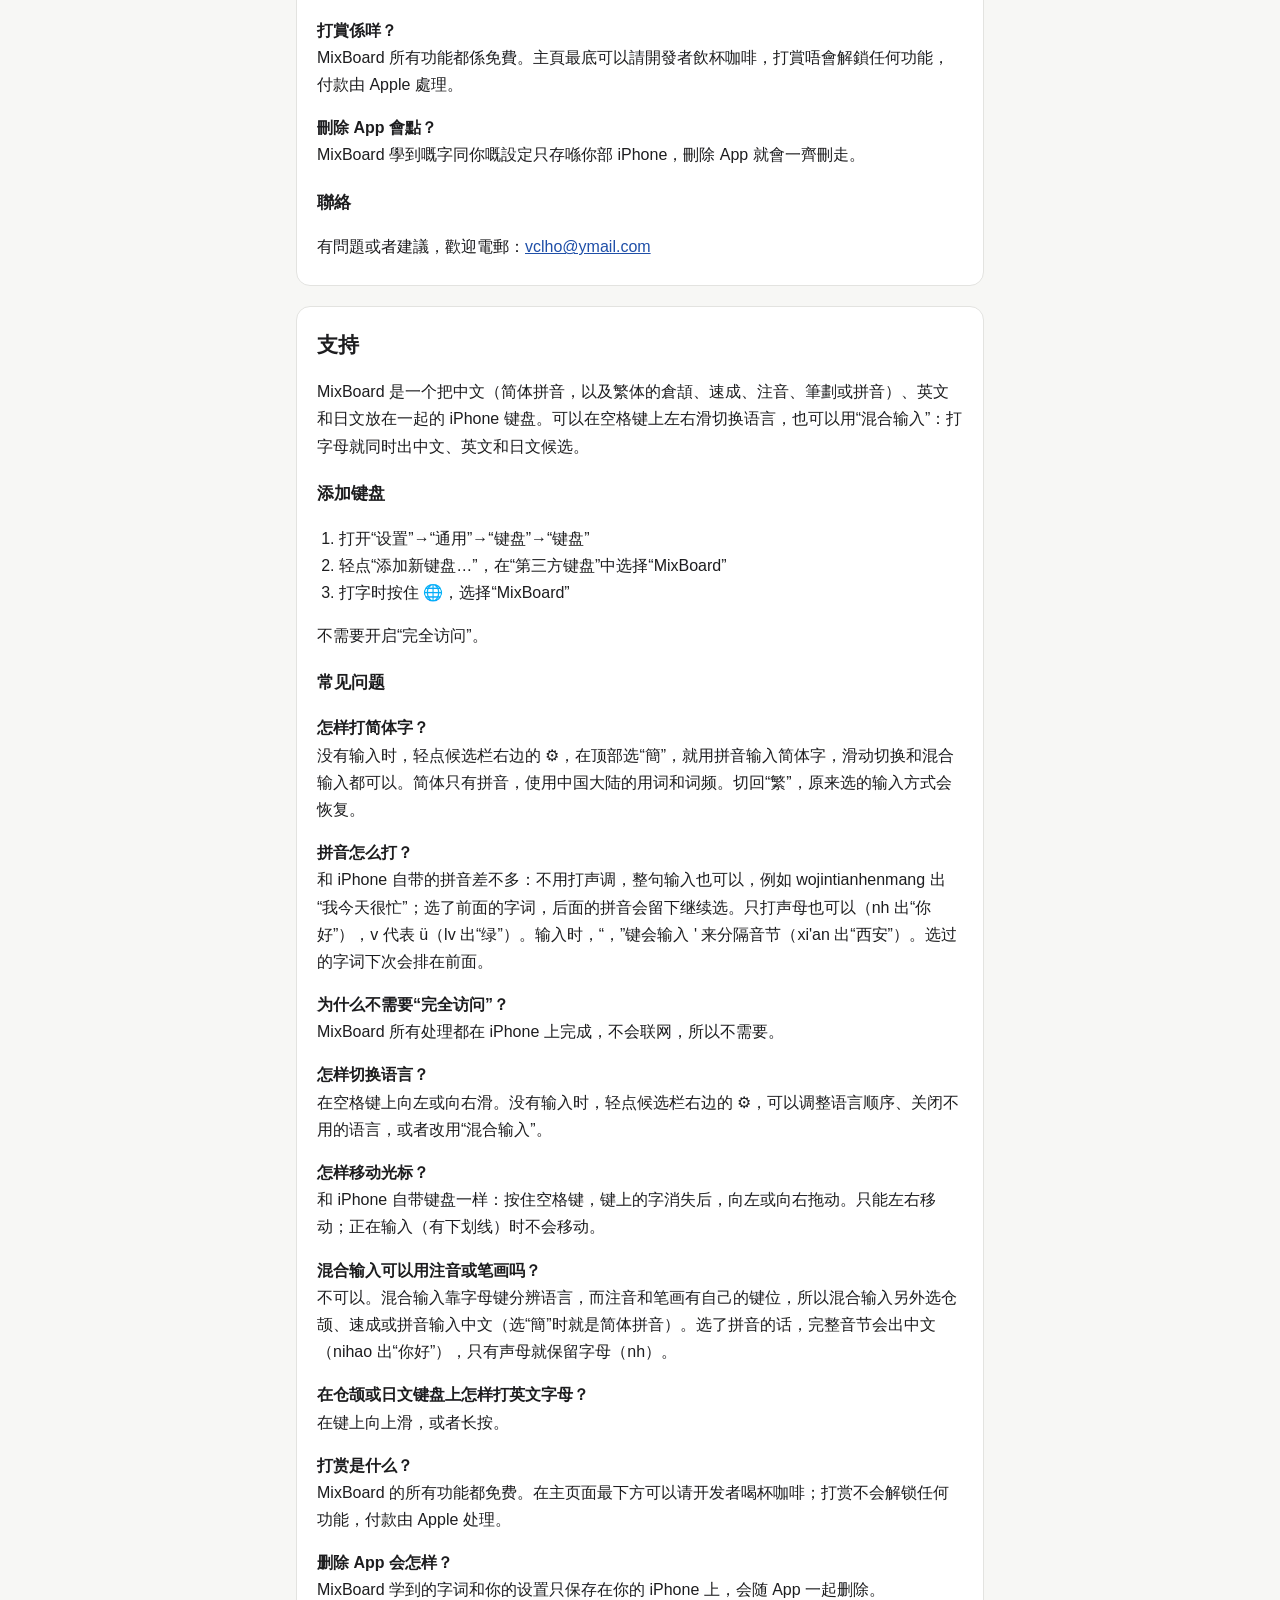
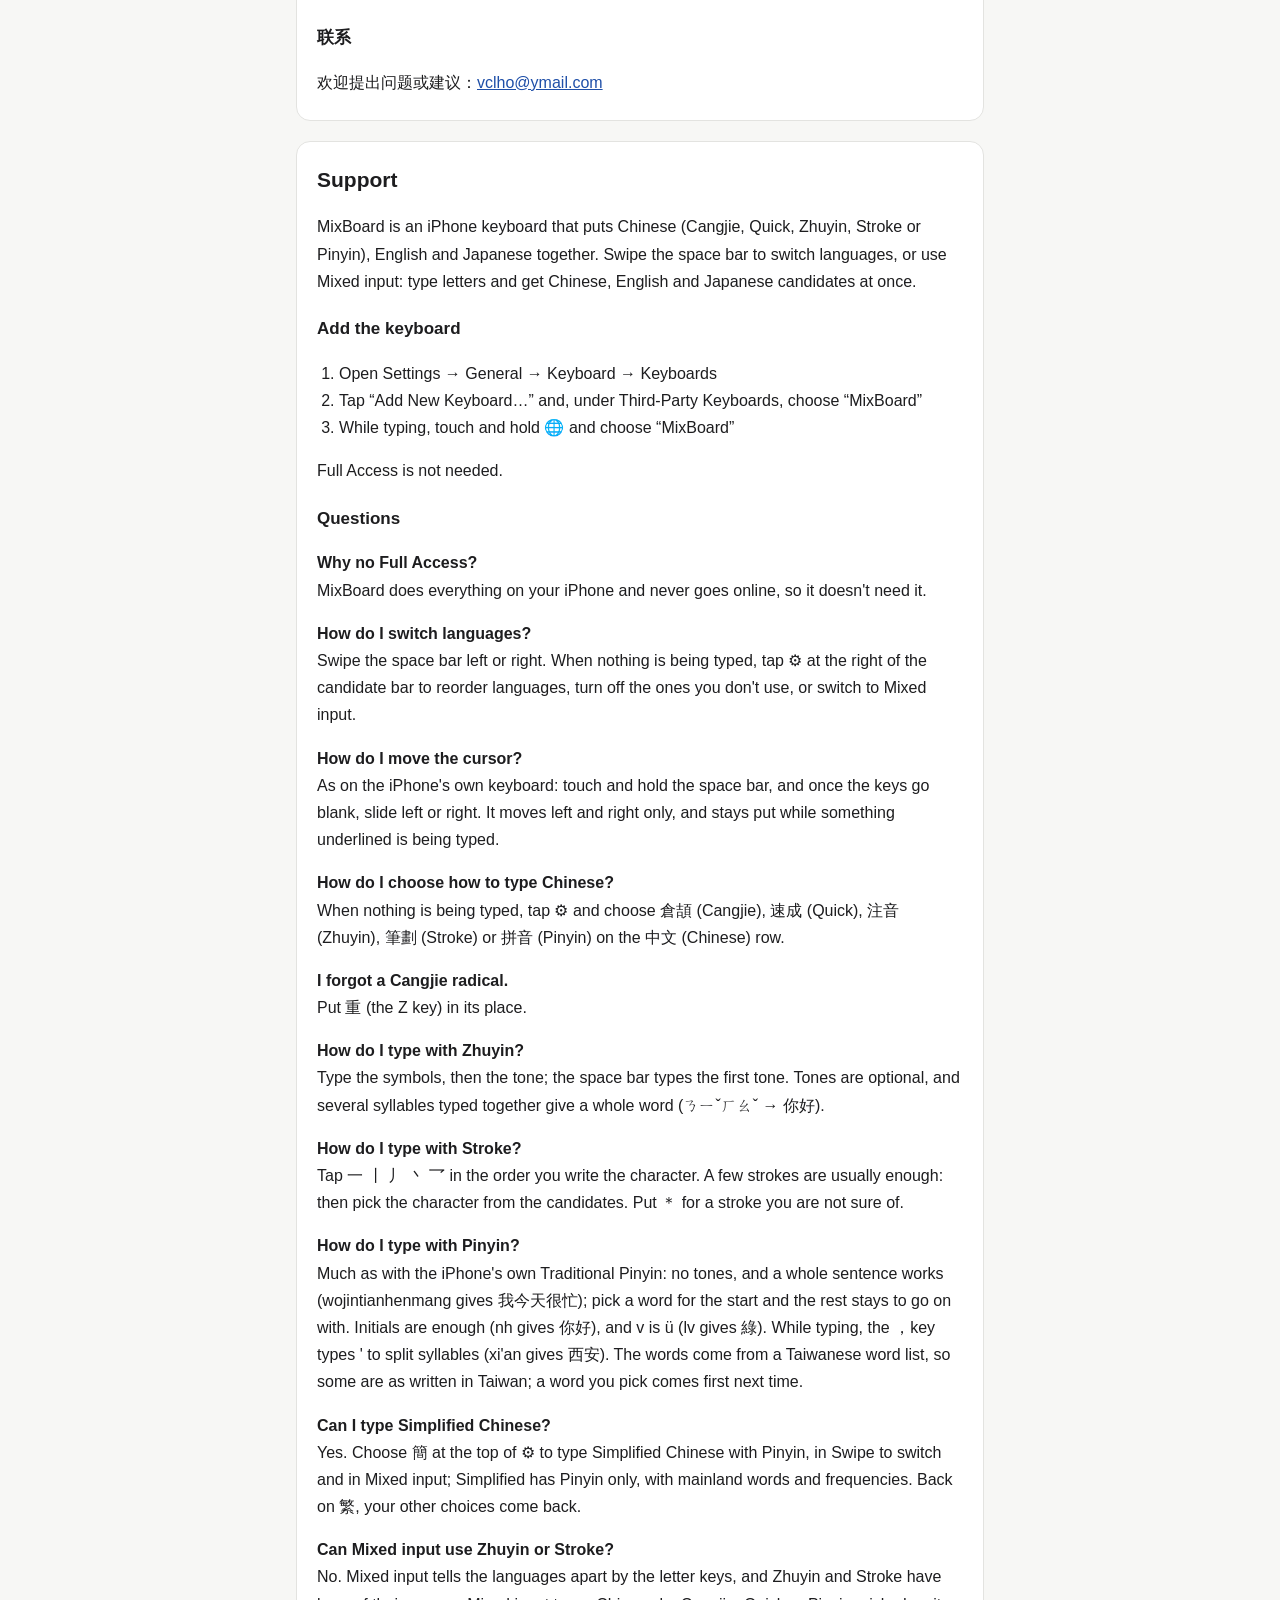
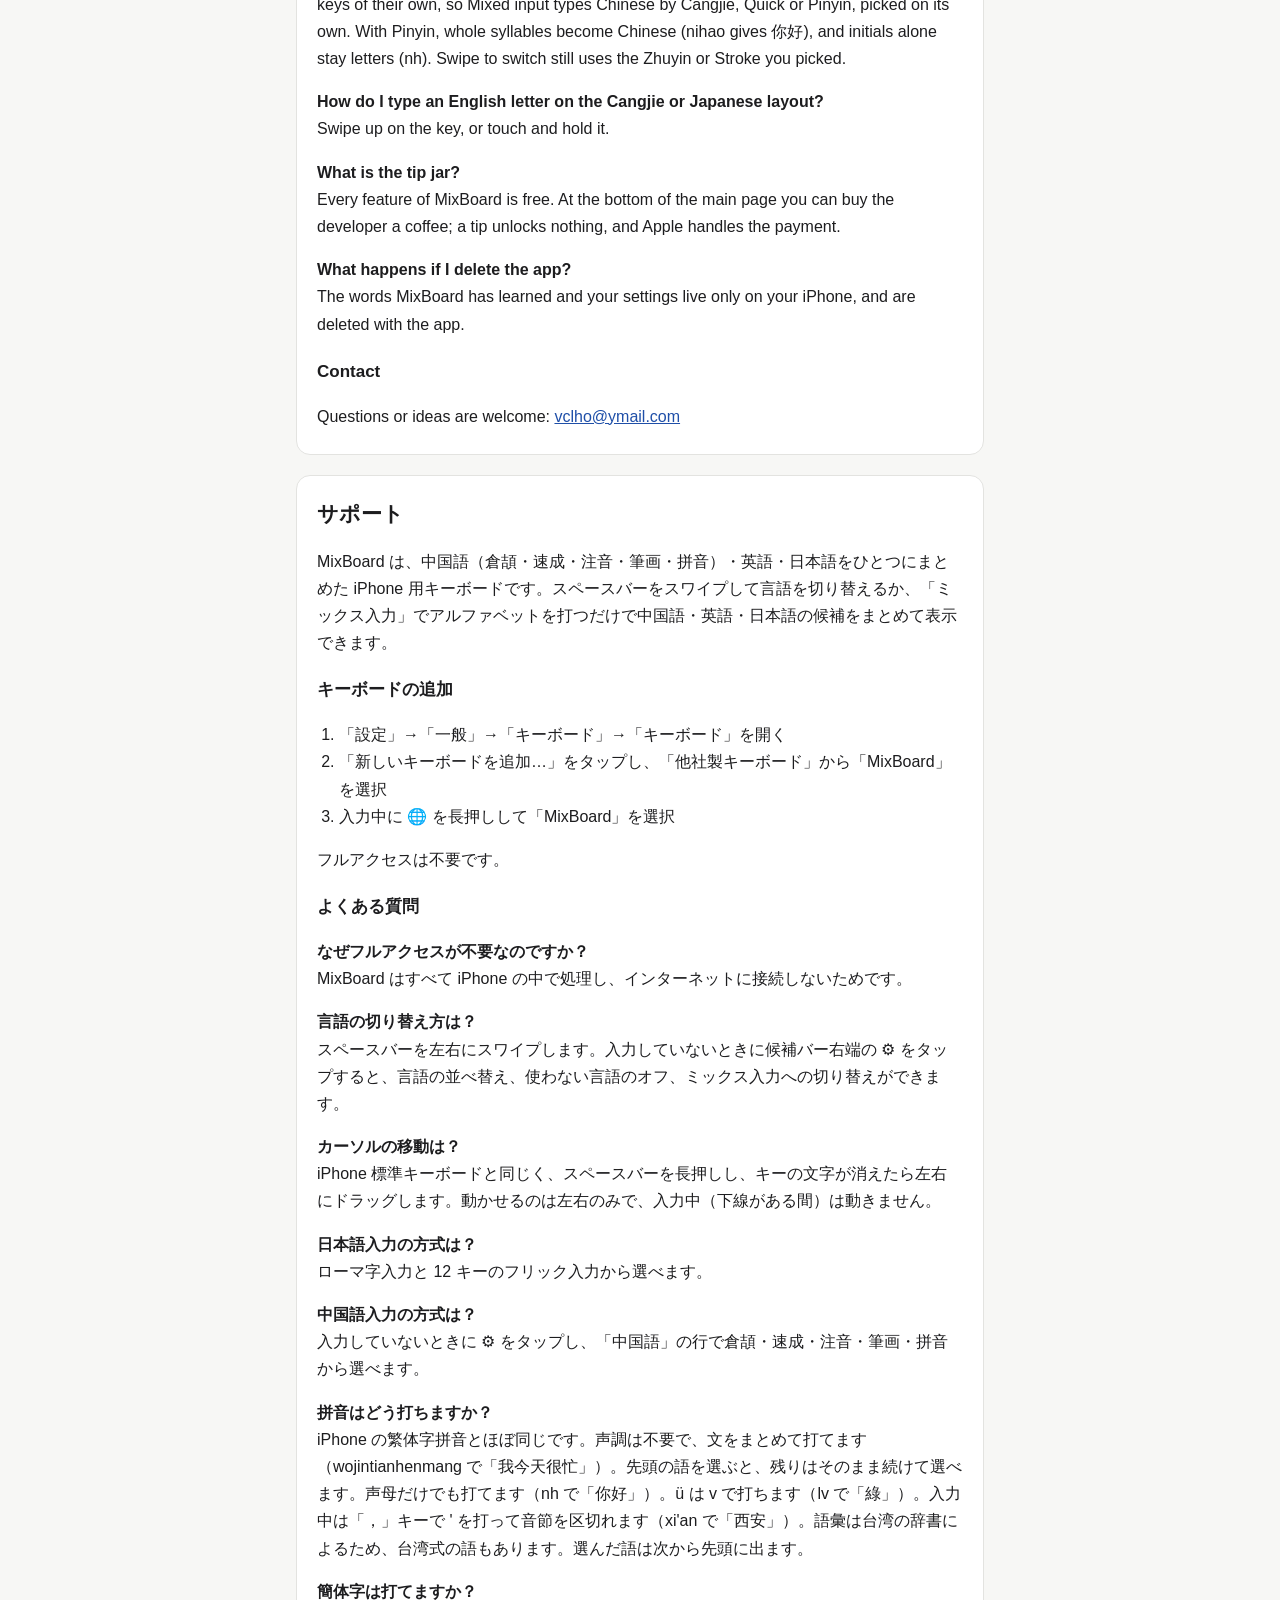
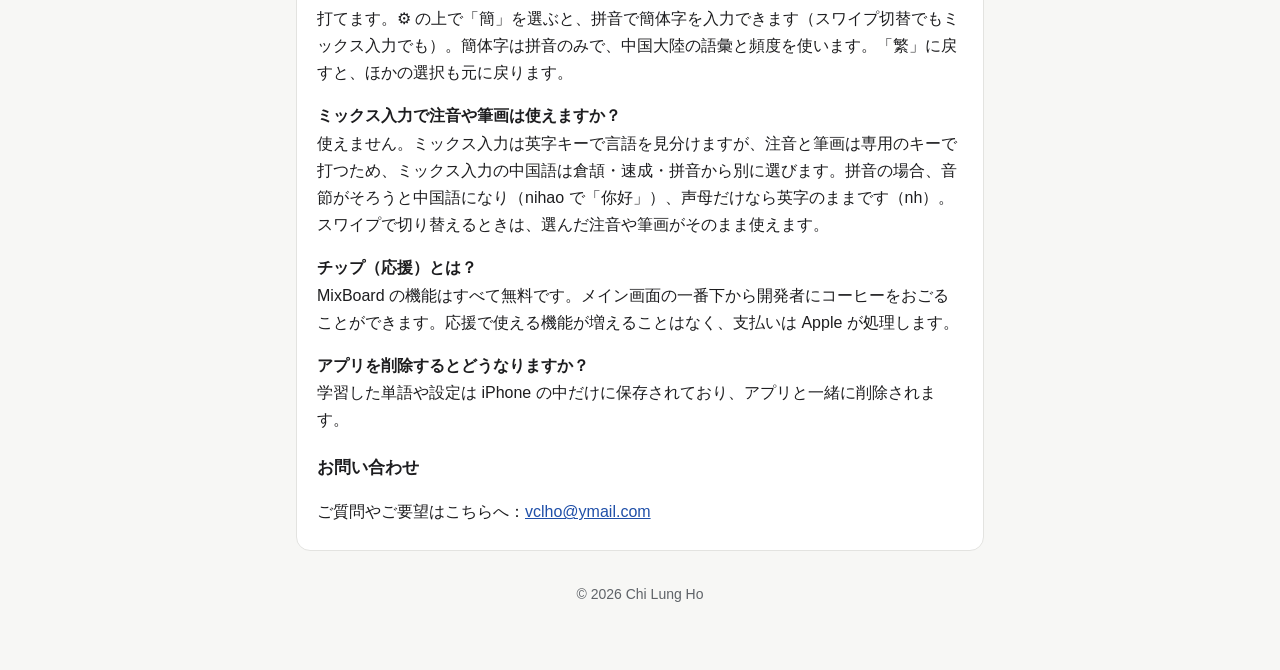
==== commit 39cf940a: "Moving the cursor with the space bar, for 1.3" ====
--- a/index.html
+++ b/index.html
@@ -34,6 +34,7 @@
     <h3>常見問題</h3>
     <p><strong>點解唔使「完整取用權」？</strong><br>MixBoard 所有嘢都喺你部 iPhone 入面處理，唔需要上網，所以唔使呢個權限。</p>
     <p><strong>點樣轉語言？</strong><br>喺空白鍵向左或者向右掃。冇字打緊嘅時候，撳候選字欄右邊嘅 ⚙︎ 可以改語言次序、收埋用唔着嘅語言，或者轉用「混合輸入」。</p>
+    <p><strong>點樣移動游標？</strong><br>同 iPhone 內置鍵盤一樣：撳住空白鍵，等啲鍵嘅字收埋，再向左或者向右拖。只可以左右移；打緊字（有底線）嗰陣唔會移。</p>
     <p><strong>點樣揀中文打法？</strong><br>冇字打緊嘅時候撳 ⚙︎，喺「中文」嗰行揀倉頡、速成、注音、筆劃或者拼音。</p>
     <p><strong>唔記得某個倉頡字根點算？</strong><br>用「重」（Z 鍵）頂住嗰個字根。</p>
     <p><strong>注音點打？</strong><br>打完注音符號再打聲調，一聲撳空白鍵。聲調可以唔打；連打幾個音節，可以一次過出成個詞（ㄋㄧˇㄏㄠˇ → 你好）。</p>
@@ -66,6 +67,7 @@
     <p><strong>拼音怎么打？</strong><br>和 iPhone 自带的拼音差不多：不用打声调，整句输入也可以，例如 wojintianhenmang 出“我今天很忙”；选了前面的字词，后面的拼音会留下继续选。只打声母也可以（nh 出“你好”），v 代表 ü（lv 出“绿”）。输入时，“，”键会输入 ' 来分隔音节（xi'an 出“西安”）。选过的字词下次会排在前面。</p>
     <p><strong>为什么不需要“完全访问”？</strong><br>MixBoard 所有处理都在 iPhone 上完成，不会联网，所以不需要。</p>
     <p><strong>怎样切换语言？</strong><br>在空格键上向左或向右滑。没有输入时，轻点候选栏右边的 ⚙︎，可以调整语言顺序、关闭不用的语言，或者改用“混合输入”。</p>
+    <p><strong>怎样移动光标？</strong><br>和 iPhone 自带键盘一样：按住空格键，键上的字消失后，向左或向右拖动。只能左右移动；正在输入（有下划线）时不会移动。</p>
     <p><strong>混合输入可以用注音或笔画吗？</strong><br>不可以。混合输入靠字母键分辨语言，而注音和笔画有自己的键位，所以混合输入另外选仓颉、速成或拼音输入中文（选“簡”时就是简体拼音）。选了拼音的话，完整音节会出中文（nihao 出“你好”），只有声母就保留字母（nh）。</p>
     <p><strong>在仓颉或日文键盘上怎样打英文字母？</strong><br>在键上向上滑，或者长按。</p>
     <p><strong>打赏是什么？</strong><br>MixBoard 的所有功能都免费。在主页面最下方可以请开发者喝杯咖啡；打赏不会解锁任何功能，付款由 Apple 处理。</p>
@@ -90,6 +92,7 @@
     <h3>Questions</h3>
     <p><strong>Why no Full Access?</strong><br>MixBoard does everything on your iPhone and never goes online, so it doesn't need it.</p>
     <p><strong>How do I switch languages?</strong><br>Swipe the space bar left or right. When nothing is being typed, tap ⚙︎ at the right of the candidate bar to reorder languages, turn off the ones you don't use, or switch to Mixed input.</p>
+    <p><strong>How do I move the cursor?</strong><br>As on the iPhone's own keyboard: touch and hold the space bar, and once the keys go blank, slide left or right. It moves left and right only, and stays put while something underlined is being typed.</p>
     <p><strong>How do I choose how to type Chinese?</strong><br>When nothing is being typed, tap ⚙︎ and choose 倉頡 (Cangjie), 速成 (Quick), 注音 (Zhuyin), 筆劃 (Stroke) or 拼音 (Pinyin) on the 中文 (Chinese) row.</p>
     <p><strong>I forgot a Cangjie radical.</strong><br>Put 重 (the Z key) in its place.</p>
     <p><strong>How do I type with Zhuyin?</strong><br>Type the symbols, then the tone; the space bar types the first tone. Tones are optional, and several syllables typed together give a whole word (ㄋㄧˇㄏㄠˇ → 你好).</p>
@@ -120,6 +123,7 @@
     <h3>よくある質問</h3>
     <p><strong>なぜフルアクセスが不要なのですか？</strong><br>MixBoard はすべて iPhone の中で処理し、インターネットに接続しないためです。</p>
     <p><strong>言語の切り替え方は？</strong><br>スペースバーを左右にスワイプします。入力していないときに候補バー右端の ⚙︎ をタップすると、言語の並べ替え、使わない言語のオフ、ミックス入力への切り替えができます。</p>
+    <p><strong>カーソルの移動は？</strong><br>iPhone 標準キーボードと同じく、スペースバーを長押しし、キーの文字が消えたら左右にドラッグします。動かせるのは左右のみで、入力中（下線がある間）は動きません。</p>
     <p><strong>日本語入力の方式は？</strong><br>ローマ字入力と 12 キーのフリック入力から選べます。</p>
     <p><strong>中国語入力の方式は？</strong><br>入力していないときに ⚙︎ をタップし、「中国語」の行で倉頡・速成・注音・筆画・拼音から選べます。</p>
     <p><strong>拼音はどう打ちますか？</strong><br>iPhone の繁体字拼音とほぼ同じです。声調は不要で、文をまとめて打てます（wojintianhenmang で「我今天很忙」）。先頭の語を選ぶと、残りはそのまま続けて選べます。声母だけでも打てます（nh で「你好」）。ü は v で打ちます（lv で「綠」）。入力中は「，」キーで ' を打って音節を区切れます（xi'an で「西安」）。語彙は台湾の辞書によるため、台湾式の語もあります。選んだ語は次から先頭に出ます。</p>
